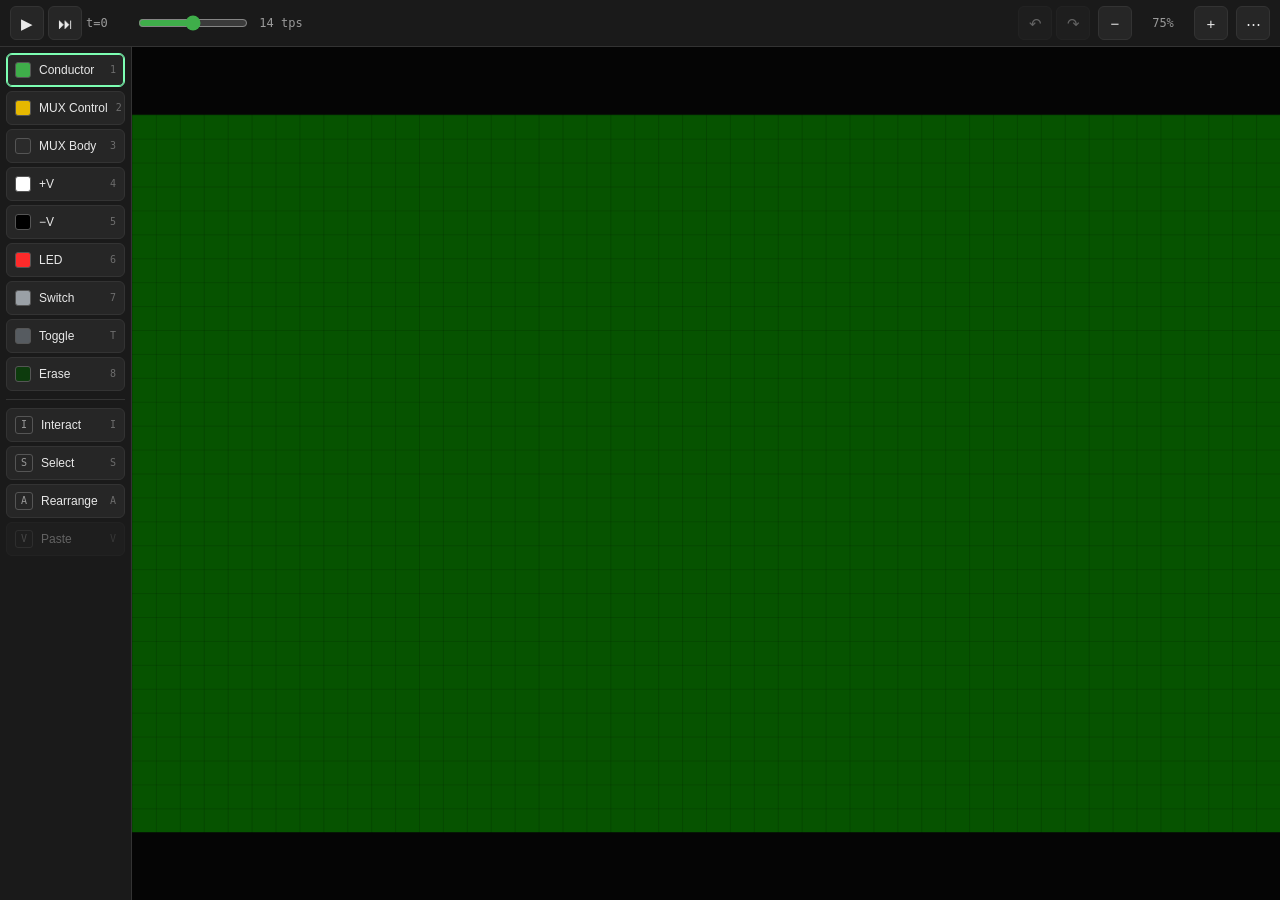
==== pixelogic-pcb/index.html @ f0fcaa53 "Publish Pixelogic PCB A pure-pixel, PCB-styled logic simulator with direct mux support, from simulat" ====
<!DOCTYPE html>
<html>

<head>
    <meta charset="UTF-8">
    <meta name="viewport"
        content="width=device-width, initial-scale=1, maximum-scale=1, user-scalable=no, viewport-fit=cover">
    <title>Pixelogic PCB - Pixel Logic Simulator</title>

    <!-- PWA -->
    <link rel="manifest" href="manifest.webmanifest">
    <meta name="theme-color" content="#1a1a1a">
    <meta name="mobile-web-app-capable" content="yes">
    <meta name="apple-mobile-web-app-capable" content="yes">
    <meta name="apple-mobile-web-app-status-bar-style" content="black-translucent">
    <meta name="apple-mobile-web-app-title" content="Pixelogic">
    <link rel="apple-touch-icon" href="icon-192.png">
    <link rel="icon" type="image/png" href="icon-192.png">

    <link rel="stylesheet" href="pixelogic-pcb.css">
</head>

<body>
    <div id="app">
        <!-- One fixed-height row that never wraps: run controls on the left,
             view controls and the overflow menu on the right. -->
        <div id="topbar">
            <div class="bar-group">
                <button id="playPauseBtn" class="icon-btn" title="Play/Pause (P)" aria-pressed="false">&#x25B6;</button>
                <button id="stepBtn" class="icon-btn" title="Step (Space)">&#x23ED;</button>
                <span id="tickCount" class="tick-count">t=0</span>
            </div>

            <div class="bar-group speed-group">
                <input id="intervalSlider" type="range" min="0" max="100" value="50" title="Simulation speed"
                    aria-label="Simulation speed">
                <span id="intervalValue" class="slider-value"></span>
            </div>

            <div class="bar-spacer"></div>

            <div class="bar-group">
                <button id="undoBtn" class="icon-btn" title="Undo (Ctrl+Z)" disabled>&#x21B6;</button>
                <button id="redoBtn" class="icon-btn" title="Redo (Ctrl+Shift+Z)" disabled>&#x21B7;</button>
            </div>

            <div class="bar-group zoom-group">
                <button id="zoomOutBtn" class="icon-btn" title="Zoom out (-)">&minus;</button>
                <span id="zoomValue" class="zoom-value"
                    title="Scroll or arrow keys pan; Ctrl+scroll (or pinch) zooms at the cursor; Shift-drag or middle-drag also pans">100%</span>
                <button id="zoomInBtn" class="icon-btn" title="Zoom in (+)">+</button>
            </div>

            <button id="menuBtn" class="icon-btn" title="More" aria-haspopup="menu"
                aria-expanded="false">&#x22EF;</button>
        </div>

        <!-- Tools sit beside the canvas on wide screens and below it on narrow
             ones, so the canvas keeps whichever dimension is scarce. -->
        <div id="workspace">
            <div id="toolrail" role="toolbar" aria-label="Tools">
                <div class="tool-group" aria-label="Materials">
                    <button class="tool-btn swatch-tool" data-tool="conductor" data-key="1"
                        title="Conductor (1) — right-drag always erases" style="--swatch:#3fae4a">Conductor</button>
                    <button class="tool-btn swatch-tool" data-tool="gold" data-key="2" title="Mux control band (2)"
                        style="--swatch:#e6b800">MUX Control</button>
                    <button class="tool-btn swatch-tool" data-tool="gray" data-key="3" title="Mux body band (3)"
                        style="--swatch:#2b2b2b">MUX Body</button>
                    <button class="tool-btn swatch-tool" data-tool="pos" data-key="4" title="+V source (4)"
                        style="--swatch:#ffffff">+V</button>
                    <button class="tool-btn swatch-tool" data-tool="neg" data-key="5" title="&minus;V source (5)"
                        style="--swatch:#000000">&minus;V</button>
                    <button class="tool-btn swatch-tool" data-tool="led" data-key="6" title="LED output (6)"
                        style="--swatch:#ff2a2a">LED</button>
                    <button class="tool-btn swatch-tool" data-tool="switch" data-key="7"
                        title="Momentary switch input (7)" style="--swatch:#9aa0a6">Switch</button>
                    <button class="tool-btn swatch-tool" data-tool="toggle" data-key="T" title="Toggle switch input (T)"
                        style="--swatch:#565b60">Toggle</button>
                    <button class="tool-btn swatch-tool" data-tool="insulator" data-key="8"
                        title="Erase / Insulator (8)" style="--swatch:#0d3b0d">Erase</button>
                </div>

                <div class="tool-group" aria-label="Modes">
                    <button class="tool-btn glyph-tool" data-tool="interact" data-key="I" data-glyph="I"
                        title="Interact (I) — runs the simulation. Hold a momentary switch or click a toggle; drag to pan the view">Interact</button>
                    <button class="tool-btn glyph-tool" data-tool="select" data-key="S" data-glyph="S"
                        title="Select (S) — drag a rectangle">Select</button>
                    <button class="tool-btn glyph-tool" data-tool="rearrange" data-key="A" data-glyph="A"
                        title="Rearrange (A) — drag a mux, a straight wire segment, a pad, or a source; connections re-route to follow. Drag from empty space to rubber-band several, Ctrl/Cmd-click (or press and hold on touch) to add/remove one, then drag any of them to move the group. R rotates, Esc deselects">Rearrange</button>
                    <button class="tool-btn glyph-tool" data-tool="paste" data-key="V" data-glyph="V" id="pasteBtn"
                        title="Paste (V) — stamps the clipboard immediately; drag it into place, then tap elsewhere or pick another tool to drop it"
                        disabled>Paste</button>
                </div>
            </div>

            <div id="viewport">
                <canvas id="grid"></canvas>

                <!-- Canvas overlays: these float over the drawing instead of
                     each taking a permanent slice of the chrome. -->
                <div id="cellInfo" class="cell-info"></div>
                <div id="saveStatus" class="save-status"></div>

                <!-- Only appears while there is something to act on, so five
                     permanently-greyed buttons no longer sit in the toolbar. -->
                <div id="selectionActions" class="selection-actions" role="toolbar" aria-label="Selection actions">
                    <button id="copyBtn" class="tool-btn" title="Copy selection (Ctrl+C)" disabled>Copy</button>
                    <button id="cutBtn" class="tool-btn" title="Cut selection (Ctrl+X)" disabled>Cut</button>
                    <button id="rotateBtn" class="tool-btn" title="Rotate selection 90&deg; clockwise (R)"
                        disabled>Rotate</button>
                    <button id="mirrorBtn" class="tool-btn" title="Mirror selection left-right (M)"
                        disabled>Mirror</button>
                    <button id="saveComponentBtn" class="tool-btn"
                        title="Save the current clipboard as a named, reusable component" disabled>Save&hellip;</button>
                </div>
            </div>
        </div>
    </div>

    <!-- ---- Overflow menu ---- -->
    <div id="menuBackdrop" class="modal-backdrop"></div>
    <div id="menuPanel" class="menu-panel" role="menu" aria-label="More">
        <button id="fitBtn" class="menu-item" role="menuitem">Fit to window<span class="menu-hint">F</span></button>
        <button id="gridToggleBtn" class="menu-item" role="menuitem" aria-pressed="true"
            title="Remembered separately for build vs. Interact">Grid lines<span class="menu-hint">G</span></button>
        <div class="menu-sep"></div>
        <button id="componentsBtn" class="menu-item" role="menuitem">Components&hellip;</button>
        <div class="menu-sep"></div>
        <button id="exportBtn" class="menu-item" role="menuitem">Export circuit<span class="menu-hint">to
                clipboard</span></button>
        <button id="importBtn" class="menu-item" role="menuitem">Import circuit<span class="menu-hint">from
                text</span></button>
        <div class="menu-sep"></div>
        <button id="resetChargesBtn" class="menu-item" role="menuitem">Reset charges<span class="menu-hint">keep
                layout</span></button>
        <button id="clearBtn" class="menu-item danger" role="menuitem">Clear grid<span
                class="menu-hint">Del</span></button>
        <div class="menu-sep"></div>
        <button id="fullscreenBtn" class="menu-item" role="menuitem" aria-pressed="false">Fullscreen</button>
    </div>

    <!-- ---- Components panel ---- -->
    <div id="componentsBackdrop" class="modal-backdrop"></div>
    <div id="componentsPanel" class="modal-panel" role="dialog" aria-label="Components">
        <div class="modal-panel-header">
            <span>Components</span>
            <button id="componentsCloseBtn" class="icon-btn" title="Close">&times;</button>
        </div>
        <div id="componentsList" class="components-list"></div>
        <div id="componentsEmpty" class="components-empty">No saved components yet. Select something, Copy it, then
            Save&hellip;</div>
    </div>

    <script src="model.js"></script>
    <script src="view.js"></script>
    <script src="ui.js"></script>
    <script src="pwa.js"></script>
</body>

</html>
---- pixelogic-pcb/pixelogic-pcb.css ----
:root {
    --pcb-insulator: #0d3b0d;
    --pcb-conductor: #3fae4a;
    --pcb-gray: #2b2b2b;
    --pcb-gold: #e6b800;
    --panel-bg: #1a1a1a;
    --panel-border: #333;
    --btn-bg: #262626;
    --btn-bg-hover: #333;
    --accent: #7dffb3;
    --text: #e8e8e8;
    --text-dim: #9a9a9a;
    /* Every control derives its size from these, so the whole UI rescales in
       one place: --bar-h for the top bar, --hit for the minimum tap target. */
    --bar-h: 46px;
    --hit: 34px;
}

* { box-sizing: border-box; }

html, body {
    margin: 0;
    height: 100%;
    background: #050505;
    color: var(--text);
    font-family: -apple-system, BlinkMacSystemFont, "Segoe UI", sans-serif;
    overflow: hidden;
    /* Native feel: no rubber-band/pull-to-refresh, no long-press text
       selection, no blue tap flash on buttons. */
    overscroll-behavior: none;
    -webkit-user-select: none;
    user-select: none;
    -webkit-tap-highlight-color: transparent;
    touch-action: manipulation;
}

#app {
    /* 100dvh tracks the *dynamic* viewport so the canvas isn't left under a
       mobile browser's collapsing address bar; the static 100vh is the
       fallback for engines without dvh. */
    display: flex;
    flex-direction: column;
    height: 100vh;
    height: 100dvh;
}

/* ---- Shared button look ---- */

.icon-btn, .tool-btn {
    display: inline-flex;
    align-items: center;
    justify-content: center;
    gap: 8px;
    background: var(--btn-bg);
    color: var(--text);
    border: 1px solid var(--panel-border);
    border-radius: 6px;
    padding: 0 10px;
    min-height: var(--hit);
    cursor: pointer;
    font-size: 13px;
    font-family: inherit;
    line-height: 1;
    white-space: nowrap;
}

.icon-btn { min-width: var(--hit); padding: 0 8px; font-size: 15px; }
.icon-btn.wide-btn { font-size: 13px; }

.icon-btn:hover, .tool-btn:hover { background: var(--btn-bg-hover); }

.icon-btn:disabled, .tool-btn:disabled {
    opacity: 0.35;
    cursor: default;
}
.icon-btn:disabled:hover, .tool-btn:disabled:hover { background: var(--btn-bg); }

.icon-btn[aria-pressed="true"], .tool-btn.selected {
    border-color: var(--accent);
    box-shadow: inset 0 0 0 1px var(--accent);
}

/* ---- Top bar ---- */

#topbar {
    flex: 0 0 auto;
    display: flex;
    align-items: center;
    gap: 8px;
    min-height: var(--bar-h);
    padding: 6px 10px;
    /* Keep the bar clear of the status bar / notch and side cutouts when
       running as an installed app (display: standalone, viewport-fit: cover). */
    padding-top: max(6px, env(safe-area-inset-top));
    padding-left: max(10px, env(safe-area-inset-left));
    padding-right: max(10px, env(safe-area-inset-right));
    background: var(--panel-bg);
    border-bottom: 1px solid var(--panel-border);
}

.bar-group {
    display: flex;
    align-items: center;
    gap: 4px;
    /* The bar stays a single row at every width. Groups hold their size and
       never wrap; the speed slider is the one thing allowed to give, and
       below 420px the whole zoom group steps aside (see that breakpoint) —
       so the controls that go first are chosen rather than whichever
       happened to be last. */
    flex: 0 0 auto;
}

.bar-spacer { flex: 1 1 auto; min-width: 0; }

.speed-group { flex: 0 1 auto; min-width: 0; }
#intervalSlider {
    width: 110px;
    min-width: 48px;
    flex: 0 1 auto;
    accent-color: var(--pcb-conductor);
}

.tick-count {
    font-family: ui-monospace, monospace;
    font-size: 12px;
    color: var(--text-dim);
    min-width: 3.5em;
}

.slider-value, .zoom-value {
    font-family: ui-monospace, monospace;
    font-size: 12px;
    color: var(--text-dim);
    text-align: center;
    min-width: 4.5em;
    white-space: nowrap;
}

/* ---- Workspace: tool rail + canvas ---- */

#workspace {
    flex: 1 1 auto;
    display: flex;
    /* Narrow default: the tool strip sits *below* the canvas, within thumb
       reach. `column-reverse` puts it there visually while leaving it first
       in the DOM, and so first in tab order. */
    flex-direction: column-reverse;
    min-height: 0;
    min-width: 0;
}

#toolrail {
    flex: 0 0 auto;
    display: flex;
    background: var(--panel-bg);
    border-top: 1px solid var(--panel-border);
    padding: 5px max(6px, env(safe-area-inset-left)) max(5px, env(safe-area-inset-bottom));
    gap: 6px;
    /* More tools than ever fit a phone's width: scroll them in one row
       rather than wrapping into rows that eat the canvas. */
    overflow-x: auto;
    overflow-y: hidden;
    scrollbar-width: none;
}
#toolrail::-webkit-scrollbar { display: none; }

.tool-group {
    display: flex;
    gap: 4px;
    flex: 0 0 auto;
}
/* Hairline between the materials and the pointer modes. */
.tool-group + .tool-group {
    border-left: 1px solid var(--panel-border);
    padding-left: 6px;
    margin-left: 2px;
}

.tool-btn[data-tool] {
    /* Narrow: swatch stacked over a small label. The labels stay — a row of
       unlabeled, near-identical grey chips was unreadable. */
    flex-direction: column;
    justify-content: center;
    gap: 4px;
    min-width: 58px;
    padding: 6px 4px;
    font-size: 10px;
}

.swatch-tool::before {
    content: "";
    flex: 0 0 auto;
    width: 14px;
    height: 14px;
    border-radius: 3px;
    background: var(--swatch);
    border: 1px solid #555;
}

.glyph-tool::before {
    /* No material colour to show, so the shortcut key doubles as the icon. */
    content: attr(data-glyph);
    flex: 0 0 auto;
    display: flex;
    align-items: center;
    justify-content: center;
    width: 16px;
    height: 16px;
    border-radius: 3px;
    border: 1px solid #555;
    color: var(--text-dim);
    font-size: 10px;
    font-family: ui-monospace, monospace;
}

/* The shortcut hint only earns its space in the wide rail. */
.tool-btn[data-key]::after { display: none; }

/* ---- Wide screens: tools become a vertical rail beside the canvas ---- */
/* Vertical costs width, which is the plentiful dimension here, and it keeps
   the canvas's full height no matter how many tools there are — the old
   wrapping toolbar spent up to four rows (~205px) on a 1024px-wide tablet. */
@media (min-width: 700px) {
    #workspace { flex-direction: row; }

    #toolrail {
        flex-direction: column;
        width: 132px;
        border-top: none;
        border-right: 1px solid var(--panel-border);
        padding: 6px;
        padding-left: max(6px, env(safe-area-inset-left));
        padding-bottom: max(6px, env(safe-area-inset-bottom));
        overflow-x: hidden;
        overflow-y: auto;
        gap: 8px;
    }

    .tool-group { flex-direction: column; }
    .tool-group + .tool-group {
        border-left: none;
        border-top: 1px solid var(--panel-border);
        padding-left: 0;
        padding-top: 8px;
        margin-left: 0;
    }

    .tool-btn[data-tool] {
        flex-direction: row;
        justify-content: flex-start;
        gap: 8px;
        width: 100%;
        min-width: 0;
        padding: 0 8px;
        font-size: 12px;
    }

    .tool-btn[data-key]::after {
        content: attr(data-key);
        display: block;
        margin-left: auto;
        font-family: ui-monospace, monospace;
        font-size: 10px;
        color: #6d6d6d;
    }
}

/* Short and wide — landscape phones. Thirteen full-width rows don't fit
   350px of rail, so the rail goes two-up with the compact stacked chip:
   every tool stays visible at once instead of hiding behind a scroll. */
@media (min-width: 700px) and (max-height: 560px) {
    :root { --bar-h: 40px; --hit: 30px; }

    #toolrail { width: 134px; gap: 5px; padding: 4px; }
    .tool-group {
        display: grid;
        grid-template-columns: 1fr 1fr;
        gap: 4px;
    }
    .tool-group + .tool-group { padding-top: 5px; }

    .tool-btn[data-tool] {
        flex-direction: column;
        justify-content: center;
        gap: 3px;
        min-width: 0;
        padding: 4px 2px;
        font-size: 9px;
    }
    .tool-btn[data-key]::after { display: none; }
}

/* Very narrow phones. Play, speed, undo/redo and the menu are what has to
   survive, so the tick readout and the whole zoom cluster give up their
   space — pinch-zoom is the natural gesture here anyway, and Fit lives in
   the menu. The tool chips shrink so more than four are reachable without
   scrolling. */
@media (max-width: 420px) {
    #topbar {
        gap: 5px;
        padding-left: max(6px, env(safe-area-inset-left));
        padding-right: max(6px, env(safe-area-inset-right));
    }
    .tick-count, .zoom-group { display: none; }
    .slider-value { min-width: 3.5em; }
    #intervalSlider { width: 64px; }
    .tool-btn[data-tool] { min-width: 50px; font-size: 9px; }
}

#viewport {
    flex: 1 1 auto;
    position: relative;
    overflow: hidden;
    min-height: 0;
    min-width: 0;
}

#grid {
    position: absolute;
    top: 0;
    left: 0;
    cursor: crosshair;
    /* The app owns every touch gesture on the canvas (draw, two-finger pan +
       pinch-zoom), so tell the browser not to hijack any of them for its own
       scroll/zoom. */
    touch-action: none;
}

/* ---- Canvas overlays ---- */
/* Each collapses to nothing when empty, so an idle canvas is unobstructed —
   and unlike the old in-toolbar readouts, none of them can resize the
   chrome and shift the canvas out from under a drag. */

.cell-info {
    position: absolute;
    left: 8px;
    /* Top-left, not the more usual bottom-left: the selection action bar
       floats along the bottom edge, and on a narrow canvas it would sit
       right on top of this readout. */
    top: 8px;
    padding: 3px 7px;
    border-radius: 5px;
    background: rgba(10, 10, 10, 0.72);
    font-family: ui-monospace, monospace;
    font-size: 11px;
    color: var(--text-dim);
    pointer-events: none;
    white-space: nowrap;
}
.cell-info:empty { display: none; }

.save-status {
    position: absolute;
    right: 8px;
    top: 8px;
    padding: 4px 9px;
    border-radius: 5px;
    background: rgba(10, 10, 10, 0.78);
    border: 1px solid var(--panel-border);
    font-size: 12px;
    color: var(--accent);
    pointer-events: none;
    white-space: nowrap;
}
.save-status:empty { display: none; }

.selection-actions {
    display: none;
    position: absolute;
    left: 50%;
    transform: translateX(-50%);
    bottom: max(10px, env(safe-area-inset-bottom));
    max-width: calc(100% - 16px);
    gap: 4px;
    padding: 5px;
    border-radius: 9px;
    background: rgba(20, 20, 20, 0.94);
    border: 1px solid var(--panel-border);
    box-shadow: 0 4px 16px rgba(0, 0, 0, 0.55);
    overflow-x: auto;
    scrollbar-width: none;
    z-index: 5;
}
.selection-actions::-webkit-scrollbar { display: none; }
.selection-actions.open { display: flex; }
.selection-actions .tool-btn { flex: 0 0 auto; }

/* ---- Overflow menu ---- */

.menu-panel {
    display: none;
    position: fixed;
    top: calc(var(--bar-h) + max(6px, env(safe-area-inset-top)));
    right: max(8px, env(safe-area-inset-right));
    min-width: 210px;
    max-width: calc(100vw - 16px);
    max-height: calc(100dvh - var(--bar-h) - 24px);
    overflow-y: auto;
    padding: 5px;
    background: var(--panel-bg);
    border: 1px solid var(--panel-border);
    border-radius: 9px;
    box-shadow: 0 8px 28px rgba(0, 0, 0, 0.6);
    z-index: 12;
}
.menu-panel.open { display: block; }

.menu-item {
    display: flex;
    align-items: center;
    gap: 10px;
    width: 100%;
    min-height: var(--hit);
    padding: 0 10px;
    background: none;
    border: none;
    border-radius: 6px;
    color: var(--text);
    font: inherit;
    font-size: 13px;
    text-align: left;
    cursor: pointer;
}
.menu-item:hover { background: var(--btn-bg-hover); }
.menu-item[aria-pressed="true"] { color: var(--accent); }
.menu-item.danger:hover { background: #5a1f1f; }

.menu-hint {
    margin-left: auto;
    font-size: 11px;
    color: #6d6d6d;
    font-family: ui-monospace, monospace;
}

.menu-sep {
    height: 1px;
    margin: 5px 8px;
    background: var(--panel-border);
}

/* ---- PWA update toast ---- */
.pwa-toast {
    position: fixed;
    left: 50%;
    bottom: max(16px, env(safe-area-inset-bottom));
    transform: translateX(-50%);
    display: flex;
    align-items: center;
    gap: 10px;
    padding: 10px 12px;
    background: var(--panel-bg);
    border: 1px solid var(--panel-border);
    border-radius: 8px;
    box-shadow: 0 4px 16px rgba(0, 0, 0, 0.5);
    font-size: 13px;
    z-index: 20;
}

/* ---- Modal panels ---- */
.modal-backdrop {
    display: none;
    position: fixed;
    inset: 0;
    background: rgba(0, 0, 0, 0.5);
    z-index: 10;
}
.modal-backdrop.open { display: block; }
/* The menu's backdrop exists only to catch outside taps — it must not dim
   the app the way the components dialog's does. */
#menuBackdrop { background: transparent; z-index: 11; }

.modal-panel {
    display: none;
    position: fixed;
    top: 50%;
    left: 50%;
    transform: translate(-50%, -50%);
    min-width: 320px;
    max-width: 90vw;
    max-height: 80vh;
    overflow-y: auto;
    background: var(--panel-bg);
    border: 1px solid var(--panel-border);
    border-radius: 8px;
    padding: 12px;
    z-index: 11;
}
.modal-panel.open { display: block; }

.modal-panel-header {
    display: flex;
    justify-content: space-between;
    align-items: center;
    font-weight: 600;
    margin-bottom: 10px;
}

.components-list {
    display: flex;
    flex-direction: column;
    gap: 6px;
}

.component-row {
    display: flex;
    align-items: center;
    gap: 8px;
}

.component-label {
    flex: 1;
    overflow: hidden;
    text-overflow: ellipsis;
    white-space: nowrap;
    font-size: 13px;
}

.components-empty {
    color: #888;
    font-size: 13px;
}

.tool-btn.danger:hover {
    background: #5a1f1f;
    border-color: #a33;
}
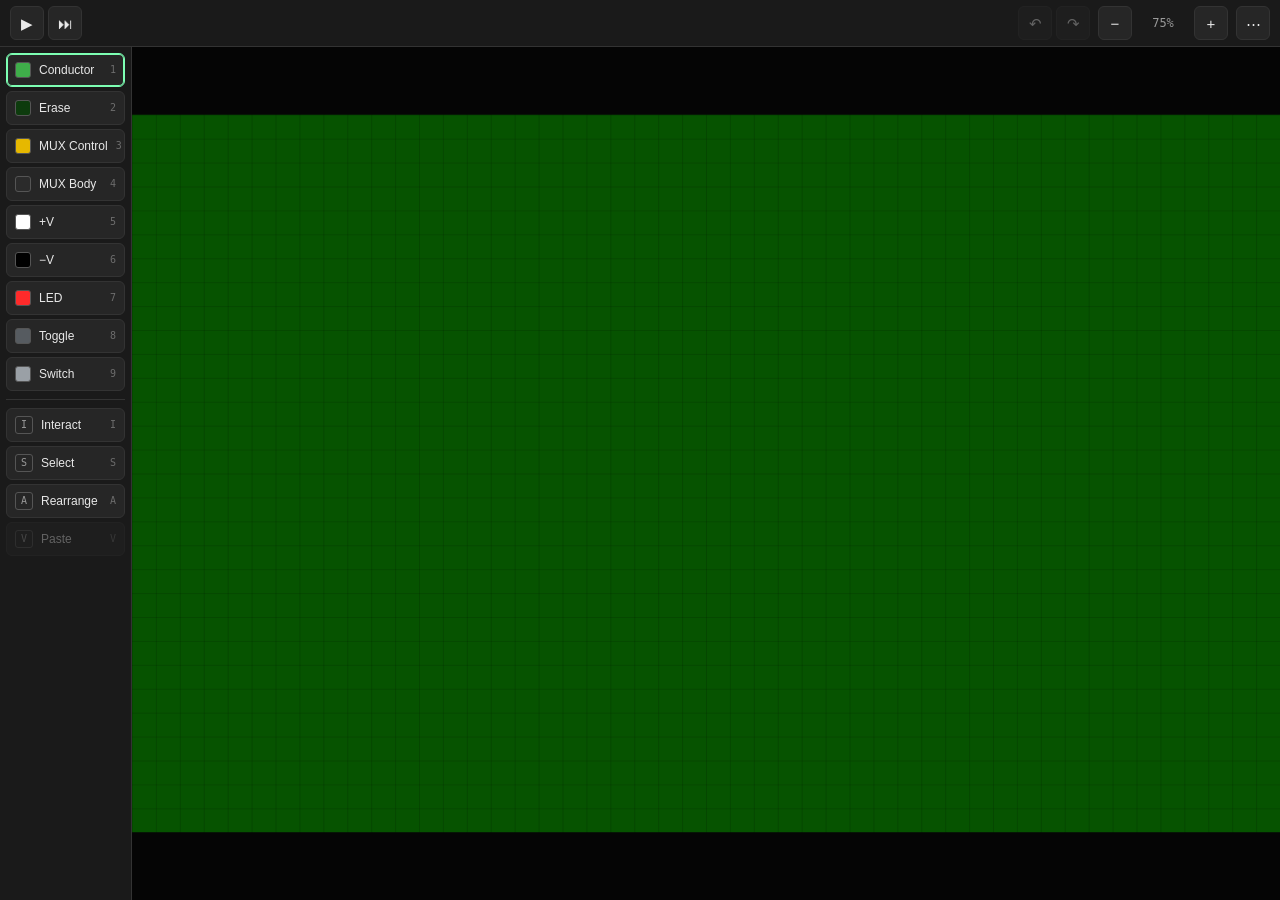
==== commit da95f636: "Update Pixelogic PCB Undo/redo no longer move the view; speed moved into the overflow menu and now d" ====
--- a/pixelogic-pcb/index.html
+++ b/pixelogic-pcb/index.html
@@ -28,13 +28,6 @@
             <div class="bar-group">
                 <button id="playPauseBtn" class="icon-btn" title="Play/Pause (P)" aria-pressed="false">&#x25B6;</button>
                 <button id="stepBtn" class="icon-btn" title="Step (Space)">&#x23ED;</button>
-                <span id="tickCount" class="tick-count">t=0</span>
-            </div>
-
-            <div class="bar-group speed-group">
-                <input id="intervalSlider" type="range" min="0" max="100" value="50" title="Simulation speed"
-                    aria-label="Simulation speed">
-                <span id="intervalValue" class="slider-value"></span>
             </div>
 
             <div class="bar-spacer"></div>
@@ -62,22 +55,22 @@
                 <div class="tool-group" aria-label="Materials">
                     <button class="tool-btn swatch-tool" data-tool="conductor" data-key="1"
                         title="Conductor (1) — right-drag always erases" style="--swatch:#3fae4a">Conductor</button>
-                    <button class="tool-btn swatch-tool" data-tool="gold" data-key="2" title="Mux control band (2)"
+                    <button class="tool-btn swatch-tool" data-tool="insulator" data-key="2"
+                        title="Erase / Insulator (2)" style="--swatch:#0d3b0d">Erase</button>
+                    <button class="tool-btn swatch-tool" data-tool="gold" data-key="3" title="Mux control band (3)"
                         style="--swatch:#e6b800">MUX Control</button>
-                    <button class="tool-btn swatch-tool" data-tool="gray" data-key="3" title="Mux body band (3)"
+                    <button class="tool-btn swatch-tool" data-tool="gray" data-key="4" title="Mux body band (4)"
                         style="--swatch:#2b2b2b">MUX Body</button>
-                    <button class="tool-btn swatch-tool" data-tool="pos" data-key="4" title="+V source (4)"
+                    <button class="tool-btn swatch-tool" data-tool="pos" data-key="5" title="+V source (5)"
                         style="--swatch:#ffffff">+V</button>
-                    <button class="tool-btn swatch-tool" data-tool="neg" data-key="5" title="&minus;V source (5)"
+                    <button class="tool-btn swatch-tool" data-tool="neg" data-key="6" title="&minus;V source (6)"
                         style="--swatch:#000000">&minus;V</button>
-                    <button class="tool-btn swatch-tool" data-tool="led" data-key="6" title="LED output (6)"
+                    <button class="tool-btn swatch-tool" data-tool="led" data-key="7" title="LED output (7)"
                         style="--swatch:#ff2a2a">LED</button>
-                    <button class="tool-btn swatch-tool" data-tool="switch" data-key="7"
-                        title="Momentary switch input (7)" style="--swatch:#9aa0a6">Switch</button>
-                    <button class="tool-btn swatch-tool" data-tool="toggle" data-key="T" title="Toggle switch input (T)"
+                    <button class="tool-btn swatch-tool" data-tool="toggle" data-key="8" title="Toggle switch input (8)"
                         style="--swatch:#565b60">Toggle</button>
-                    <button class="tool-btn swatch-tool" data-tool="insulator" data-key="8"
-                        title="Erase / Insulator (8)" style="--swatch:#0d3b0d">Erase</button>
+                    <button class="tool-btn swatch-tool" data-tool="switch" data-key="9"
+                        title="Momentary switch input (9)" style="--swatch:#9aa0a6">Switch</button>
                 </div>
 
                 <div class="tool-group" aria-label="Modes">
@@ -120,6 +113,12 @@
     <!-- ---- Overflow menu ---- -->
     <div id="menuBackdrop" class="modal-backdrop"></div>
     <div id="menuPanel" class="menu-panel" role="menu" aria-label="More">
+        <div class="menu-slider">
+            <label for="intervalSlider">Speed</label>
+            <input id="intervalSlider" type="range" min="0" max="1000" value="773" aria-label="Simulation speed">
+            <span id="intervalValue" class="menu-hint"></span>
+        </div>
+        <div class="menu-sep"></div>
         <button id="fitBtn" class="menu-item" role="menuitem">Fit to window<span class="menu-hint">F</span></button>
         <button id="gridToggleBtn" class="menu-item" role="menuitem" aria-pressed="true"
             title="Remembered separately for build vs. Interact">Grid lines<span class="menu-hint">G</span></button>
--- a/pixelogic-pcb/pixelogic-pcb.css
+++ b/pixelogic-pcb/pixelogic-pcb.css
@@ -102,32 +102,23 @@
     display: flex;
     align-items: center;
     gap: 4px;
-    /* The bar stays a single row at every width. Groups hold their size and
-       never wrap; the speed slider is the one thing allowed to give, and
-       below 420px the whole zoom group steps aside (see that breakpoint) —
-       so the controls that go first are chosen rather than whichever
-       happened to be last. */
+    /* The bar stays a single row at every width, and holds only controls
+       that earn a permanent place: run, undo/redo, zoom, menu. Groups never
+       wrap or shrink — anything that would not fit is moved into the menu
+       instead. */
     flex: 0 0 auto;
 }
 
 .bar-spacer { flex: 1 1 auto; min-width: 0; }
 
-.speed-group { flex: 0 1 auto; min-width: 0; }
-#intervalSlider {
-    width: 110px;
-    min-width: 48px;
-    flex: 0 1 auto;
-    accent-color: var(--pcb-conductor);
-}
-
-.tick-count {
-    font-family: ui-monospace, monospace;
-    font-size: 12px;
-    color: var(--text-dim);
-    min-width: 3.5em;
-}
-
-.slider-value, .zoom-value {
+/* Pinch-zoom is the gesture people already reach for on a touchscreen, so
+   the zoom buttons only appear where there is a precise pointer and no
+   pinch. (Fit lives in the menu, reachable either way.) */
+@media (pointer: coarse) {
+    .zoom-group { display: none; }
+}
+
+.zoom-value {
     font-family: ui-monospace, monospace;
     font-size: 12px;
     color: var(--text-dim);
@@ -290,20 +281,14 @@
     .tool-btn[data-key]::after { display: none; }
 }
 
-/* Very narrow phones. Play, speed, undo/redo and the menu are what has to
-   survive, so the tick readout and the whole zoom cluster give up their
-   space — pinch-zoom is the natural gesture here anyway, and Fit lives in
-   the menu. The tool chips shrink so more than four are reachable without
-   scrolling. */
+/* Very narrow phones: shrink the tool chips so more than four are reachable
+   without scrolling. */
 @media (max-width: 420px) {
     #topbar {
         gap: 5px;
         padding-left: max(6px, env(safe-area-inset-left));
         padding-right: max(6px, env(safe-area-inset-right));
     }
-    .tick-count, .zoom-group { display: none; }
-    .slider-value { min-width: 3.5em; }
-    #intervalSlider { width: 64px; }
     .tool-btn[data-tool] { min-width: 50px; font-size: 9px; }
 }
 
@@ -432,6 +417,26 @@
     font-family: ui-monospace, monospace;
 }
 
+/* Speed lives in the menu rather than the top bar — it is set once in a
+   while, not per action, and inline it cost the bar more room than anything
+   else on it. Not a .menu-item, so dragging it doesn't dismiss the menu. */
+.menu-slider {
+    display: flex;
+    align-items: center;
+    gap: 10px;
+    min-height: var(--hit);
+    padding: 0 10px;
+    font-size: 13px;
+}
+.menu-slider label { color: var(--text); }
+.menu-slider .menu-hint { min-width: 4.5em; text-align: right; }
+
+#intervalSlider {
+    flex: 1 1 auto;
+    min-width: 80px;
+    accent-color: var(--pcb-conductor);
+}
+
 .menu-sep {
     height: 1px;
     margin: 5px 8px;
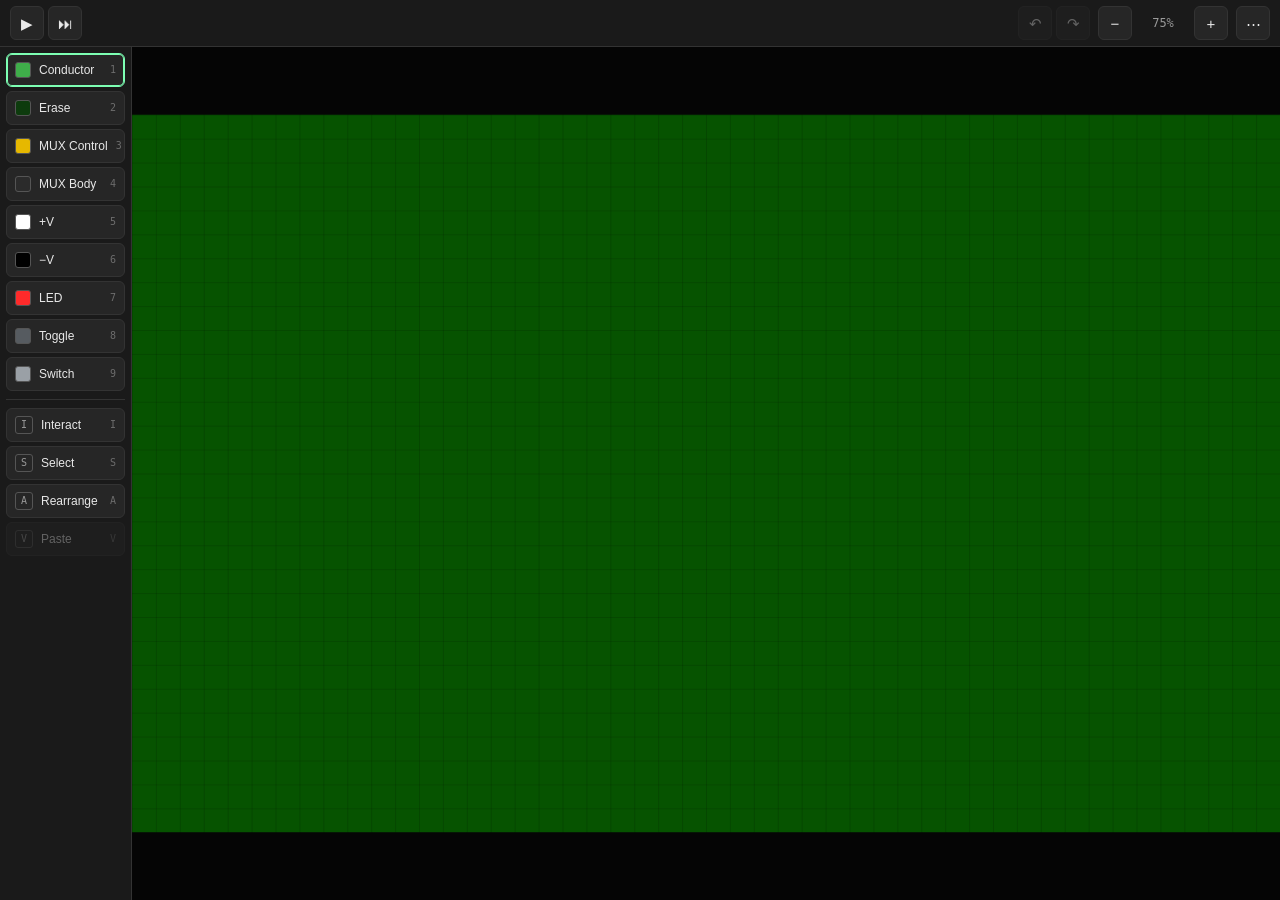
==== commit e8785495: "Publish Pixelogic PCB from bitweaver_cpu@e67eb5b" ====
--- a/pixelogic-pcb/index.html
+++ b/pixelogic-pcb/index.html
@@ -94,6 +94,28 @@
                 <div id="cellInfo" class="cell-info"></div>
                 <div id="saveStatus" class="save-status"></div>
 
+                <!-- The active level's brief and its Verify button. An
+                     overlay, like everything else here, so entering a level
+                     never resizes the canvas out from under a drag. Hidden
+                     entirely in the sandbox. -->
+                <div id="levelBar" class="level-bar">
+                    <div class="level-bar-main">
+                        <div class="level-bar-text">
+                            <span id="levelTitle" class="level-title"></span>
+                            <span id="levelBrief" class="level-brief"></span>
+                        </div>
+                        <div class="level-bar-actions">
+                            <button id="hintBtn" class="tool-btn" title="Show a hint"
+                                aria-pressed="false">Hint</button>
+                            <button id="verifyBtn" class="tool-btn primary"
+                                title="Run this level's test vectors against your circuit">Verify</button>
+                            <button id="levelsBtn" class="tool-btn" title="Back to the level list">Levels</button>
+                        </div>
+                    </div>
+                    <div id="levelHint" class="level-hint"></div>
+                    <div id="levelResult" class="level-result"></div>
+                </div>
+
                 <!-- Only appears while there is something to act on, so five
                      permanently-greyed buttons no longer sit in the toolbar. -->
                 <div id="selectionActions" class="selection-actions" role="toolbar" aria-label="Selection actions">
@@ -123,6 +145,8 @@
         <button id="gridToggleBtn" class="menu-item" role="menuitem" aria-pressed="true"
             title="Remembered separately for build vs. Interact">Grid lines<span class="menu-hint">G</span></button>
         <div class="menu-sep"></div>
+        <button id="campaignBtn" class="menu-item" role="menuitem">Campaign&hellip;<span class="menu-hint">build a
+                computer</span></button>
         <button id="componentsBtn" class="menu-item" role="menuitem">Components&hellip;</button>
         <div class="menu-sep"></div>
         <button id="exportBtn" class="menu-item" role="menuitem">Export circuit<span class="menu-hint">to
@@ -150,8 +174,27 @@
             Save&hellip;</div>
     </div>
 
+    <!-- ---- Campaign level browser ---- -->
+    <div id="levelsBackdrop" class="modal-backdrop"></div>
+    <div id="levelsPanel" class="modal-panel wide-panel" role="dialog" aria-label="Campaign">
+        <div class="modal-panel-header">
+            <span>Campaign</span>
+            <button id="levelsCloseBtn" class="icon-btn" title="Close">&times;</button>
+        </div>
+        <p class="panel-intro">
+            One part builds everything: a mux, wired as a relay. Start with a single inverter and work up
+            &mdash; each level you solve is saved as a component you can paste into the next.
+        </p>
+        <div id="levelsList" class="levels-list"></div>
+        <div class="modal-panel-footer">
+            <button id="sandboxBtn" class="tool-btn">Leave the campaign</button>
+            <button id="resetProgressBtn" class="tool-btn danger">Reset progress</button>
+        </div>
+    </div>
+
     <script src="model.js"></script>
     <script src="view.js"></script>
+    <script src="game.js"></script>
     <script src="ui.js"></script>
     <script src="pwa.js"></script>
 </body>
--- a/pixelogic-pcb/pixelogic-pcb.css
+++ b/pixelogic-pcb/pixelogic-pcb.css
@@ -529,3 +529,147 @@
     background: #5a1f1f;
     border-color: #a33;
 }
+
+/* ---- Campaign ----------------------------------------------------------
+   The level bar is an overlay pinned to the bottom of the canvas, not a
+   strip of chrome: entering a level must not resize the viewport (that is
+   what used to shift the canvas out from under an in-progress drag), and on
+   a phone the brief has to be able to sit over the board rather than steal
+   height from it. It is hidden outright in the sandbox. */
+.level-bar {
+    display: none;
+    position: absolute;
+    left: 8px;
+    right: 8px;
+    bottom: 8px;
+    background: rgba(20, 20, 20, 0.94);
+    border: 1px solid var(--panel-border);
+    border-radius: 8px;
+    padding: 8px 10px;
+    z-index: 6;
+    font-size: 13px;
+    max-height: 60%;
+    overflow-y: auto;
+}
+.level-bar.open { display: block; }
+
+.level-bar-main {
+    display: flex;
+    align-items: flex-start;
+    gap: 10px;
+}
+.level-bar-text { flex: 1 1 auto; min-width: 0; }
+.level-title { font-weight: 600; display: block; }
+.level-brief { color: var(--text-dim); display: block; margin-top: 2px; }
+
+/* The actions never wrap or shrink — Verify is the one control that must be
+   reachable at every width, so it keeps its size while the brief reflows. */
+.level-bar-actions {
+    display: flex;
+    gap: 6px;
+    flex: 0 0 auto;
+}
+.tool-btn.primary {
+    background: #1f4b34;
+    border-color: #2f6b4a;
+    color: var(--accent);
+}
+.tool-btn.primary:hover { background: #276044; }
+
+.level-hint, .level-result { display: none; margin-top: 8px; }
+.level-hint.open, .level-result.open { display: block; }
+.level-hint {
+    color: var(--text-dim);
+    border-left: 2px solid var(--pcb-gold);
+    padding-left: 8px;
+}
+
+.result-line { font-weight: 600; }
+.result-pass { color: var(--accent); }
+.result-fail { color: #ff8a8a; }
+.result-note { color: var(--text-dim); font-weight: 400; margin-top: 4px; }
+
+/* The failing row of the truth table, laid out as a table so the expected and
+   actual columns line up bit for bit — the whole point is to see which output
+   differs, not merely that one does. */
+.result-table {
+    margin-top: 6px;
+    border-collapse: collapse;
+    font-variant-numeric: tabular-nums;
+}
+.result-table th, .result-table td {
+    padding: 2px 8px 2px 0;
+    text-align: left;
+    font-weight: 400;
+}
+.result-table th { color: var(--text-dim); font-size: 12px; }
+.result-table td.bits { font-family: ui-monospace, SFMono-Regular, Menlo, monospace; }
+.result-table td.wrong { color: #ff8a8a; }
+
+/* ---- Level browser ---- */
+.wide-panel { min-width: min(560px, 92vw); }
+.panel-intro { color: var(--text-dim); font-size: 13px; margin: 0 0 12px; }
+
+.levels-list { display: flex; flex-direction: column; gap: 14px; }
+.chapter-title { font-weight: 600; margin-bottom: 2px; }
+.chapter-blurb { color: var(--text-dim); font-size: 12px; margin-bottom: 6px; }
+.chapter-levels { display: flex; flex-direction: column; gap: 4px; }
+
+.level-row {
+    display: flex;
+    align-items: center;
+    gap: 8px;
+    width: 100%;
+    text-align: left;
+    background: var(--btn-bg);
+    border: 1px solid var(--panel-border);
+    border-radius: 6px;
+    color: var(--text);
+    font: inherit;
+    font-size: 13px;
+    padding: 7px 10px;
+    min-height: var(--hit);
+    cursor: pointer;
+}
+.level-row:hover { background: var(--btn-bg-hover); }
+.level-row[disabled] { opacity: 0.4; cursor: default; }
+.level-row[disabled]:hover { background: var(--btn-bg); }
+.level-row.current { border-color: var(--accent); }
+
+/* A fixed-width status glyph keeps every title starting at the same x, so the
+   list reads as a ladder rather than as ragged rows. */
+.level-status { flex: 0 0 1.2em; color: var(--text-dim); }
+.level-status.done { color: var(--accent); }
+.level-row-title { flex: 1 1 auto; }
+.level-row-sub { color: var(--text-dim); flex: 0 0 auto; }
+
+/* Chapters with no levels yet: the stated destination, listed so the shipped
+   rungs read as the start of a ladder rather than as the whole of it. */
+.roadmap { display: flex; flex-wrap: wrap; gap: 4px 6px; }
+.roadmap span {
+    color: var(--text-dim);
+    font-size: 12px;
+    border: 1px dashed var(--panel-border);
+    border-radius: 4px;
+    padding: 2px 6px;
+}
+
+.modal-panel-footer {
+    display: flex;
+    justify-content: space-between;
+    gap: 8px;
+    margin-top: 14px;
+    padding-top: 10px;
+    border-top: 1px solid var(--panel-border);
+}
+
+/* The level bar owns the bottom edge, which is where the selection action bar
+   normally floats, so inside a level that bar moves to the top-centre — the
+   one strip of the canvas nothing else claims (the cell readout sits
+   top-left, the save status top-right). A fixed swap rather than an offset
+   measured from the level bar, whose height changes with the brief, the hint
+   and the result table. */
+#app.in-level .selection-actions {
+    bottom: auto;
+    top: max(8px, env(safe-area-inset-top));
+}
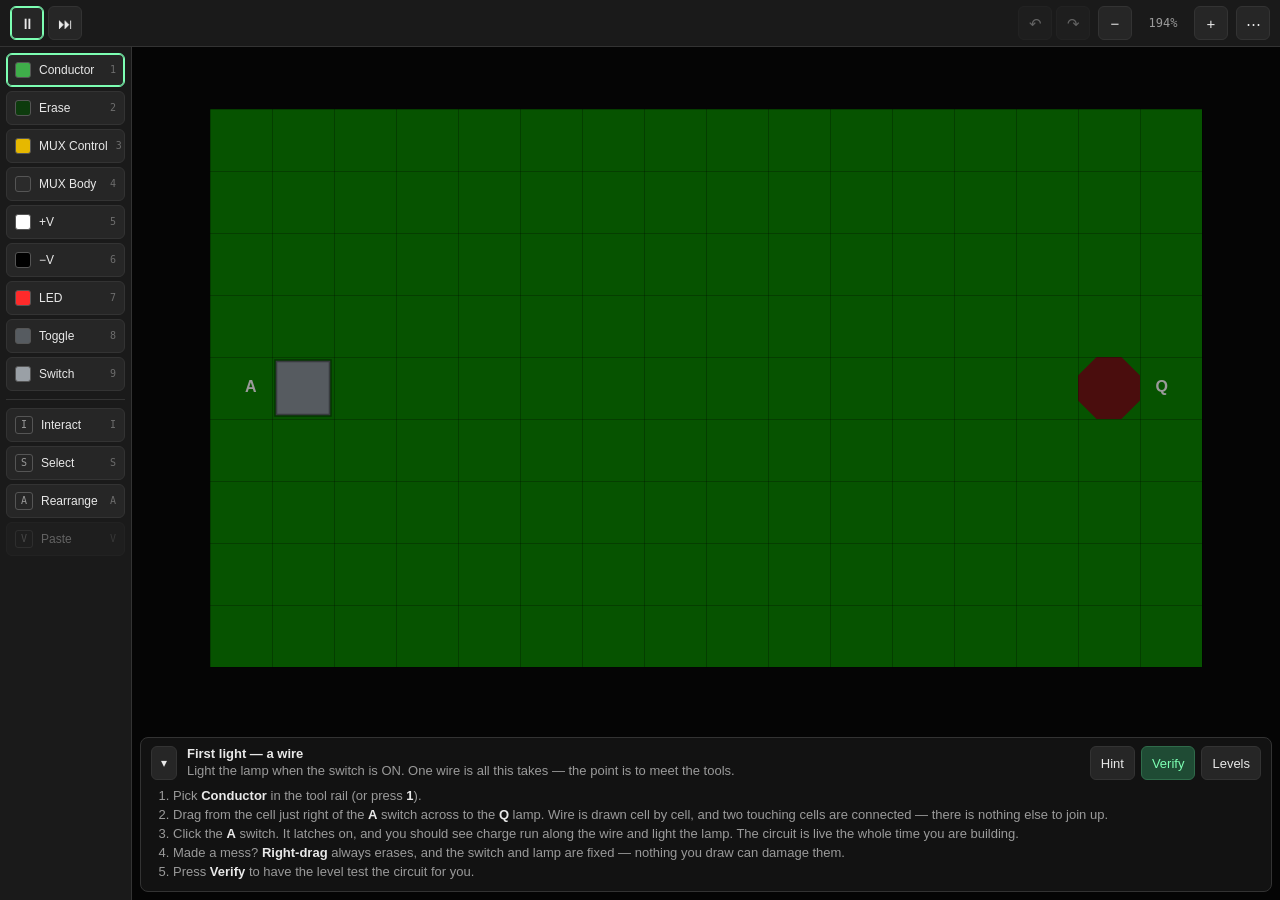
==== commit ad8a6bf4: "Publish Pixelogic PCB from bitweaver_cpu@9249f10" ====
--- a/pixelogic-pcb/index.html
+++ b/pixelogic-pcb/index.html
@@ -100,6 +100,8 @@
                      entirely in the sandbox. -->
                 <div id="levelBar" class="level-bar">
                     <div class="level-bar-main">
+                        <button id="levelCollapseBtn" class="icon-btn collapse-btn"
+                            title="Minimize the level text (H)" aria-expanded="true">&#x25BE;</button>
                         <div class="level-bar-text">
                             <span id="levelTitle" class="level-title"></span>
                             <span id="levelBrief" class="level-brief"></span>
@@ -112,7 +114,11 @@
                             <button id="levelsBtn" class="tool-btn" title="Back to the level list">Levels</button>
                         </div>
                     </div>
-                    <div id="levelHint" class="level-hint"></div>
+                    <!-- Everything below the title row is what collapsing hides. -->
+                    <div id="levelDetail" class="level-detail">
+                        <ol id="levelSteps" class="level-steps"></ol>
+                        <div id="levelHint" class="level-hint"></div>
+                    </div>
                     <div id="levelResult" class="level-result"></div>
                 </div>
 
@@ -145,8 +151,9 @@
         <button id="gridToggleBtn" class="menu-item" role="menuitem" aria-pressed="true"
             title="Remembered separately for build vs. Interact">Grid lines<span class="menu-hint">G</span></button>
         <div class="menu-sep"></div>
-        <button id="campaignBtn" class="menu-item" role="menuitem">Campaign&hellip;<span class="menu-hint">build a
-                computer</span></button>
+        <button id="campaignBtn" class="menu-item" role="menuitem">Campaign&hellip;<span class="menu-hint">levels</span></button>
+        <button id="sandboxToggleBtn" class="menu-item" role="menuitem">Sandbox<span class="menu-hint">free
+                board</span></button>
         <button id="componentsBtn" class="menu-item" role="menuitem">Components&hellip;</button>
         <div class="menu-sep"></div>
         <button id="exportBtn" class="menu-item" role="menuitem">Export circuit<span class="menu-hint">to
@@ -187,7 +194,7 @@
         </p>
         <div id="levelsList" class="levels-list"></div>
         <div class="modal-panel-footer">
-            <button id="sandboxBtn" class="tool-btn">Leave the campaign</button>
+            <button id="sandboxBtn" class="tool-btn">Open the sandbox</button>
             <button id="resetProgressBtn" class="tool-btn danger">Reset progress</button>
         </div>
     </div>
--- a/pixelogic-pcb/pixelogic-pcb.css
+++ b/pixelogic-pcb/pixelogic-pcb.css
@@ -558,6 +558,17 @@
     align-items: flex-start;
     gap: 10px;
 }
+.collapse-btn {
+    flex: 0 0 auto;
+    min-width: 26px;
+    padding: 0 4px;
+    font-size: 12px;
+}
+/* Collapsed keeps the title row — which says which level you are in and holds
+   Verify — and drops everything that was only worth reading once. */
+.level-bar.collapsed .level-brief,
+.level-bar.collapsed .level-detail,
+.level-bar.collapsed .level-result { display: none; }
 .level-bar-text { flex: 1 1 auto; min-width: 0; }
 .level-title { font-weight: 600; display: block; }
 .level-brief { color: var(--text-dim); display: block; margin-top: 2px; }
@@ -673,3 +684,46 @@
     bottom: auto;
     top: max(8px, env(safe-area-inset-top));
 }
+
+
+/* The numbered walk-through on the first couple of levels. Indented under the
+   brief and styled quietly: it is scaffolding, not the level. */
+.level-steps {
+    margin: 8px 0 0;
+    padding-left: 22px;
+    color: var(--text-dim);
+    display: none;
+}
+.level-steps:not(:empty) { display: block; }
+.level-steps li { margin-bottom: 4px; }
+.level-steps b { color: var(--text); font-weight: 600; }
+
+/* ---- Truth table ----
+   Every row of the run, listed up front from the headless verdict, then marked
+   off as the animated replay reaches it. Scrolls inside itself so a fifty-row
+   table cannot push the level bar over the whole board. */
+.result-table.truth {
+    display: block;
+    max-height: 34vh;
+    overflow-y: auto;
+    margin-top: 8px;
+    border-collapse: collapse;
+}
+.result-table.truth th { position: sticky; top: 0; background: #141414; }
+.result-table.truth td, .result-table.truth th { padding: 1px 7px 1px 0; }
+.result-table.truth td.idx, .result-table.truth th.idx {
+    color: var(--text-dim);
+    text-align: right;
+    padding-right: 10px;
+}
+.result-table.truth td.sep, .result-table.truth th.sep { color: var(--text-dim); padding-right: 10px; }
+.result-table.truth td.mark { width: 1.4em; }
+
+/* The three states a row moves through. `active` is the one the board is
+   showing right now, so it is the only one that gets a background. */
+.result-table.truth tr.active { background: rgba(125, 255, 179, 0.12); }
+.result-table.truth tr.ok td.mark { color: var(--accent); }
+.result-table.truth tr.bad { background: rgba(255, 138, 138, 0.14); }
+.result-table.truth tr.bad td.mark { color: #ff8a8a; }
+/* Rows not yet reached stay dim, so the eye lands on the live one. */
+.level-result.running .result-table.truth tr:not(.active):not(.ok):not(.bad) td { opacity: 0.45; }
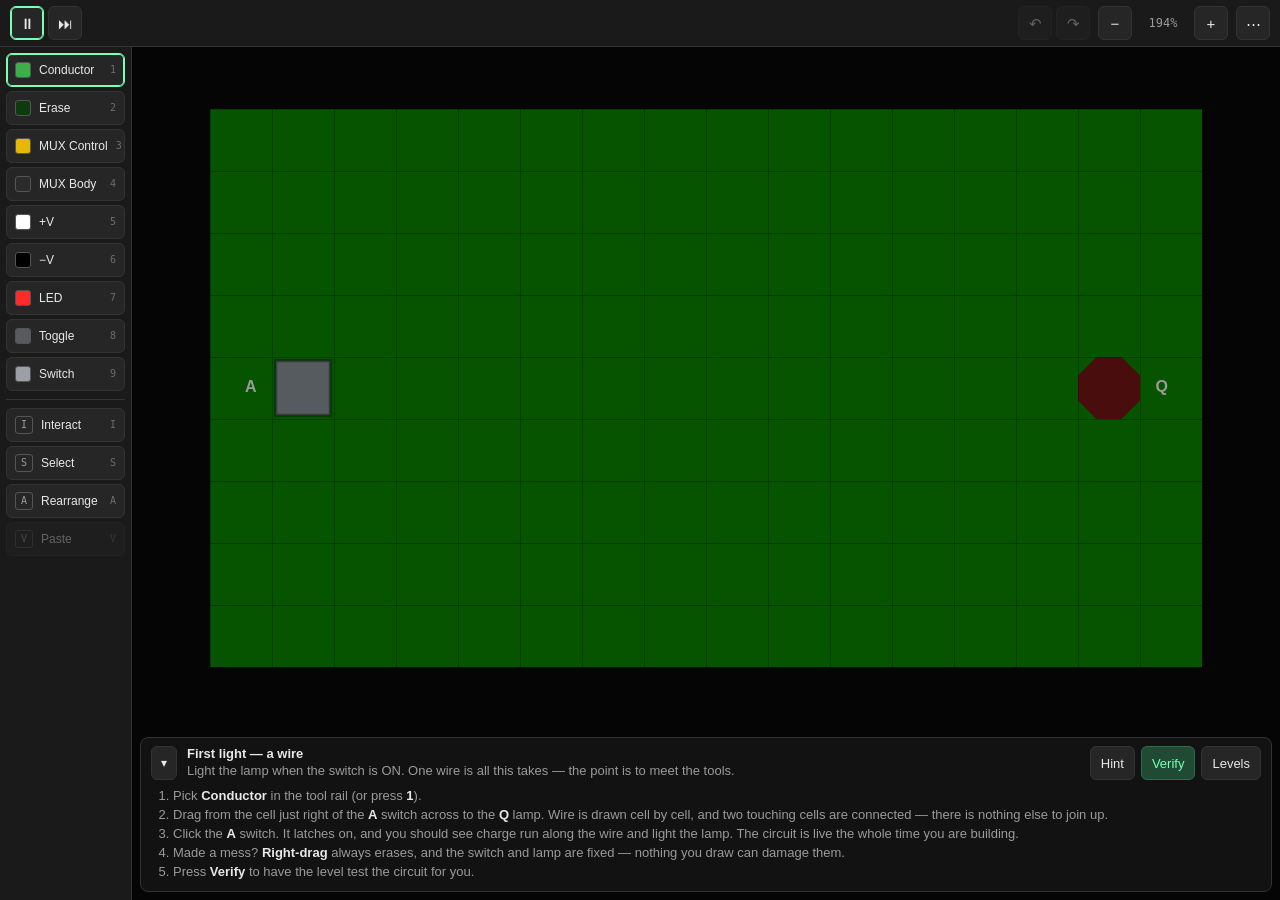
==== commit 81384b26: "Publish Pixelogic PCB from bitweaver_cpu@fc1214e" ====
--- a/pixelogic-pcb/index.html
+++ b/pixelogic-pcb/index.html
@@ -59,7 +59,8 @@
                         title="Erase / Insulator (2)" style="--swatch:#0d3b0d">Erase</button>
                     <button class="tool-btn swatch-tool" data-tool="gold" data-key="3" title="Mux control band (3)"
                         style="--swatch:#e6b800">MUX Control</button>
-                    <button class="tool-btn swatch-tool" data-tool="gray" data-key="4" title="Mux body band (4)"
+                    <button class="tool-btn swatch-tool" data-tool="gray" data-key="4"
+                        title="Mux body band (4) — a body row against a control band is a mux; a solid 3x2 of body on its own is a box mux — a blank package until you wire it. A wire on a long side sets the orientation (middle of a side is COM, end of one is a pin). A wire on a corner is SELECT and commissions it: that corner's row is COM (out its middle), the far row's ends are the pins, and that end is NO"
                         style="--swatch:#2b2b2b">MUX Body</button>
                     <button class="tool-btn swatch-tool" data-tool="pos" data-key="5" title="+V source (5)"
                         style="--swatch:#ffffff">+V</button>
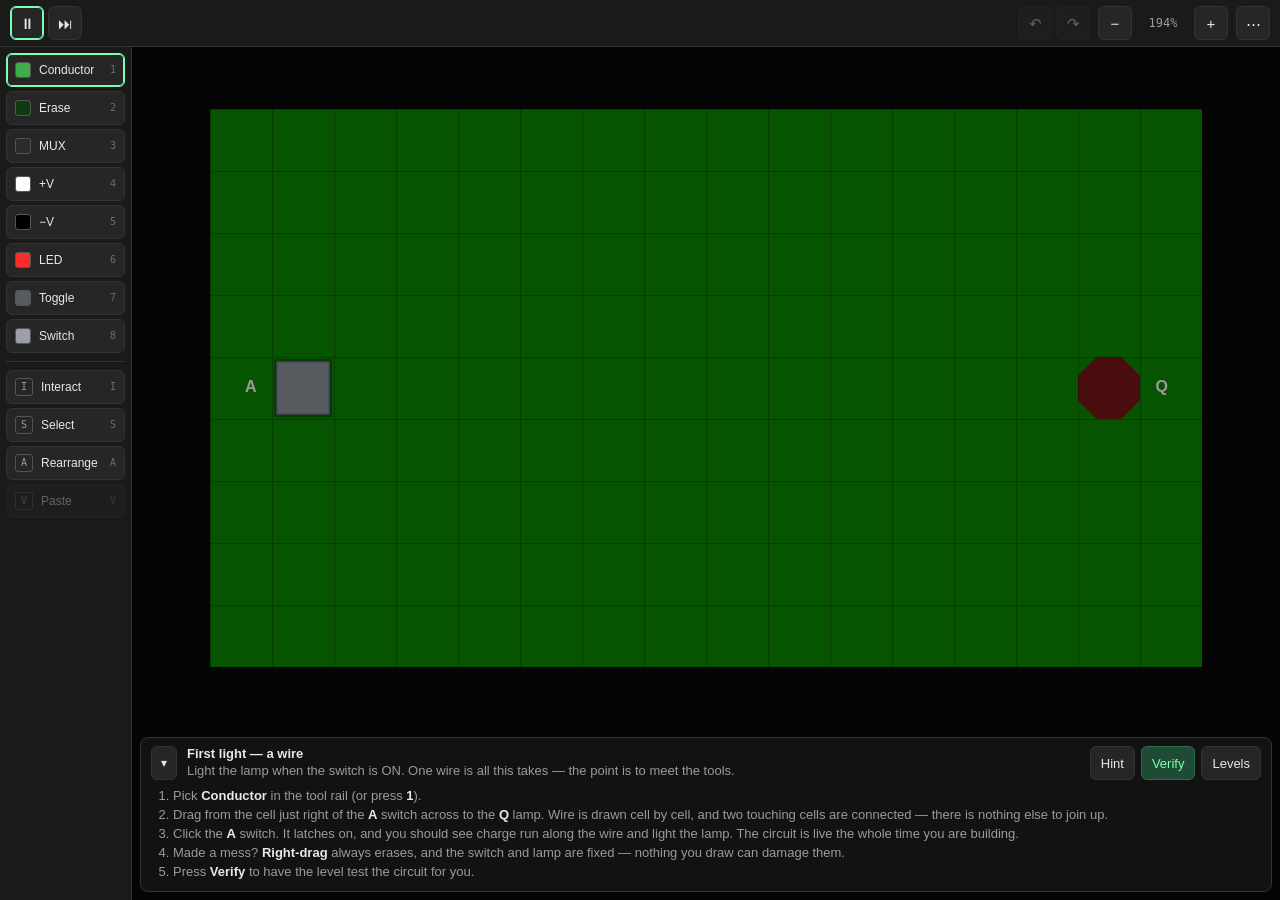
==== commit d3db244c: "Publish Pixelogic PCB from bitweaver_cpu@4b7dc83" ====
--- a/pixelogic-pcb/index.html
+++ b/pixelogic-pcb/index.html
@@ -15,7 +15,11 @@
     <meta name="apple-mobile-web-app-status-bar-style" content="black-translucent">
     <meta name="apple-mobile-web-app-title" content="Pixelogic">
     <link rel="apple-touch-icon" href="icon-192.png">
-    <link rel="icon" type="image/png" href="icon-192.png">
+    <!-- The tab icon is its own render, not the launcher icon scaled down:
+         at 16px the traces and the leads turn to mush, so the favicon is the
+         package on its own. See scripts/generate-icons.js. -->
+    <link rel="icon" type="image/png" sizes="32x32" href="favicon-32.png">
+    <link rel="icon" type="image/png" sizes="64x64" href="favicon-64.png">
 
     <link rel="stylesheet" href="pixelogic-pcb.css">
 </head>
@@ -57,21 +61,19 @@
                         title="Conductor (1) — right-drag always erases" style="--swatch:#3fae4a">Conductor</button>
                     <button class="tool-btn swatch-tool" data-tool="insulator" data-key="2"
                         title="Erase / Insulator (2)" style="--swatch:#0d3b0d">Erase</button>
-                    <button class="tool-btn swatch-tool" data-tool="gold" data-key="3" title="Mux control band (3)"
-                        style="--swatch:#e6b800">MUX Control</button>
-                    <button class="tool-btn swatch-tool" data-tool="gray" data-key="4"
-                        title="Mux body band (4) — a body row against a control band is a mux; a solid 3x2 of body on its own is a box mux — a blank package until you wire it. A wire on a long side sets the orientation (middle of a side is COM, end of one is a pin). A wire on a corner is SELECT and commissions it: that corner's row is COM (out its middle), the far row's ends are the pins, and that end is NO"
-                        style="--swatch:#2b2b2b">MUX Body</button>
-                    <button class="tool-btn swatch-tool" data-tool="pos" data-key="5" title="+V source (5)"
+                    <button class="tool-btn swatch-tool" data-tool="gray" data-key="3"
+                        title="MUX (3) — draw a solid 3x2 of it and you have a mux: a blank package until you wire it. The middle of a long side is always COM; the end of one is a pin. A wire on a corner of the COM row is SELECT and commissions it: the far row's ends are the pins, and that end is NO. Everything else is package, so wires can run alongside. Any other shape of it is a &minus;V pad"
+                        style="--swatch:#2b2b2b">MUX</button>
+                    <button class="tool-btn swatch-tool" data-tool="pos" data-key="4" title="+V source (4)"
                         style="--swatch:#ffffff">+V</button>
-                    <button class="tool-btn swatch-tool" data-tool="neg" data-key="6" title="&minus;V source (6)"
+                    <button class="tool-btn swatch-tool" data-tool="neg" data-key="5" title="&minus;V source (5)"
                         style="--swatch:#000000">&minus;V</button>
-                    <button class="tool-btn swatch-tool" data-tool="led" data-key="7" title="LED output (7)"
+                    <button class="tool-btn swatch-tool" data-tool="led" data-key="6" title="LED output (6)"
                         style="--swatch:#ff2a2a">LED</button>
-                    <button class="tool-btn swatch-tool" data-tool="toggle" data-key="8" title="Toggle switch input (8)"
+                    <button class="tool-btn swatch-tool" data-tool="toggle" data-key="7" title="Toggle switch input (7)"
                         style="--swatch:#565b60">Toggle</button>
-                    <button class="tool-btn swatch-tool" data-tool="switch" data-key="9"
-                        title="Momentary switch input (9)" style="--swatch:#9aa0a6">Switch</button>
+                    <button class="tool-btn swatch-tool" data-tool="switch" data-key="8"
+                        title="Momentary switch input (8)" style="--swatch:#9aa0a6">Switch</button>
                 </div>
 
                 <div class="tool-group" aria-label="Modes">
--- a/pixelogic-pcb/pixelogic-pcb.css
+++ b/pixelogic-pcb/pixelogic-pcb.css
@@ -2,7 +2,7 @@
     --pcb-insulator: #0d3b0d;
     --pcb-conductor: #3fae4a;
     --pcb-gray: #2b2b2b;
-    --pcb-gold: #e6b800;
+    --pcb-accent: #e6b800;
     --panel-bg: #1a1a1a;
     --panel-border: #333;
     --btn-bg: #262626;
@@ -591,7 +591,7 @@
 .level-hint.open, .level-result.open { display: block; }
 .level-hint {
     color: var(--text-dim);
-    border-left: 2px solid var(--pcb-gold);
+    border-left: 2px solid var(--pcb-accent);
     padding-left: 8px;
 }
 
